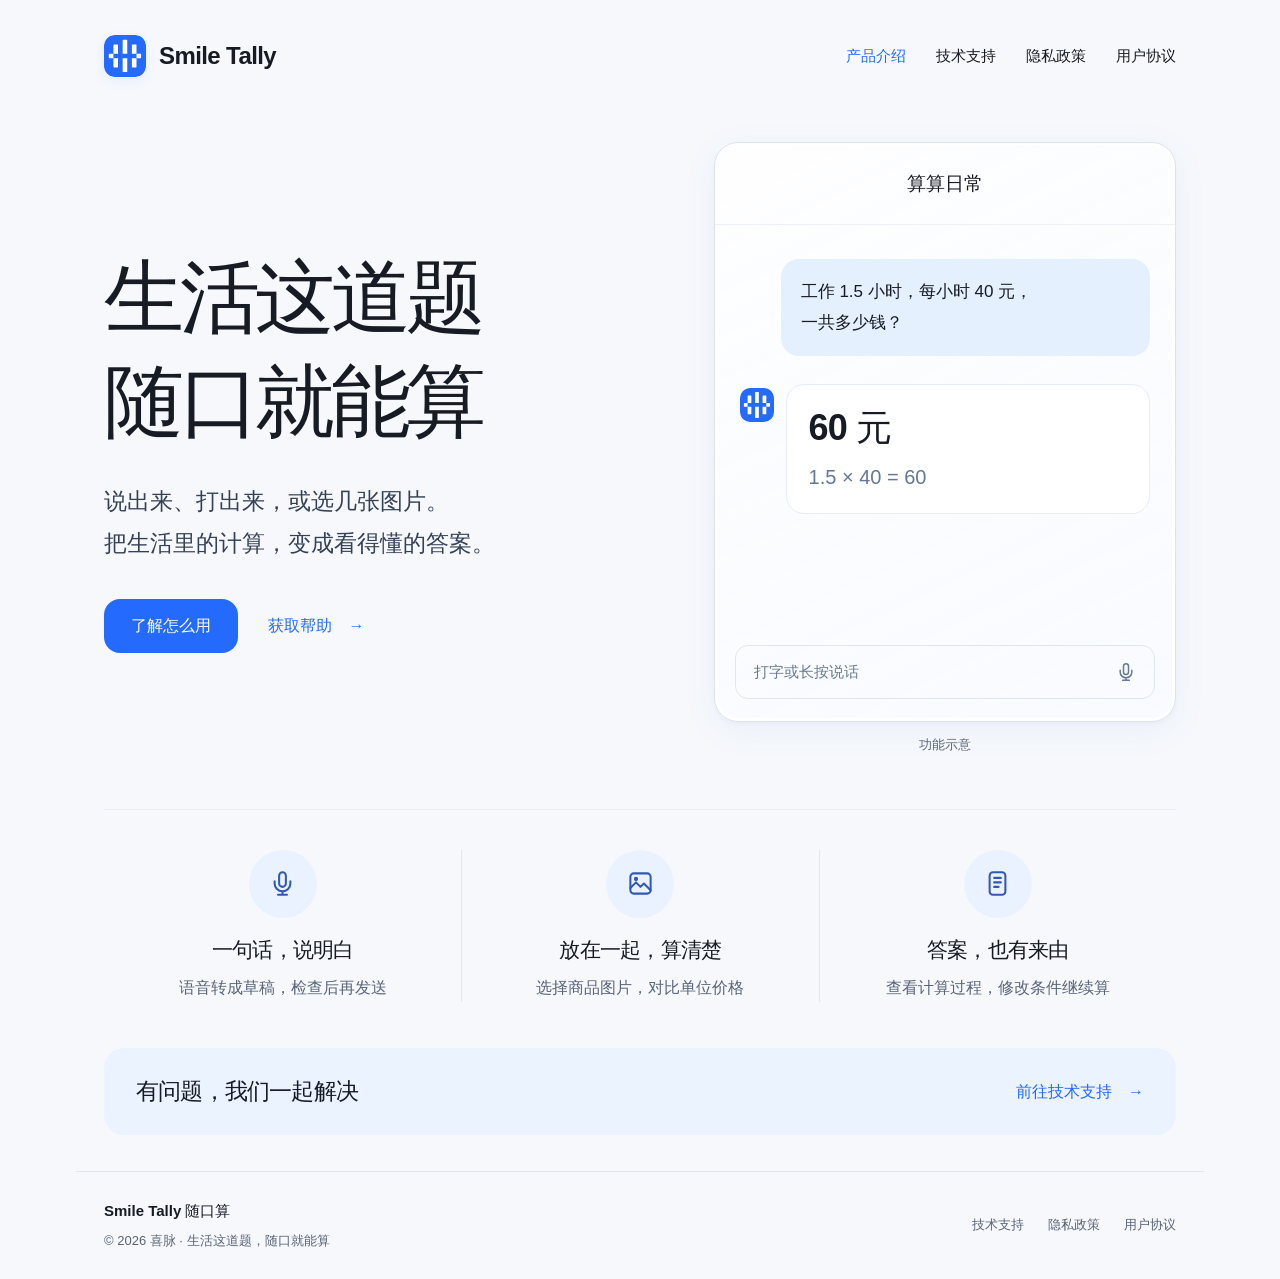
==== index.html @ 7ab28317 "feat: publish Smile Tally website and support policies" ====
<!doctype html>
<html lang="zh-CN">
<head>
<meta charset="utf-8">
<meta name="viewport" content="width=device-width,initial-scale=1">
<meta name="description" content="Smile Tally 随口算是一款 iPhone 日常计算助手。用文字、语音草稿或商品图片描述问题，查看计算过程，修改条件继续算。">
<meta name="theme-color" content="#f6f8fc">
<meta name="referrer" content="strict-origin-when-cross-origin">
<meta property="og:type" content="website">
<meta property="og:locale" content="zh_CN">
<meta property="og:site_name" content="Smile Tally 随口算">
<meta property="og:title" content="Smile Tally 随口算 · 生活这道题，随口就能算">
<meta property="og:description" content="Smile Tally 随口算是一款 iPhone 日常计算助手。用文字、语音草稿或商品图片描述问题，查看计算过程，修改条件继续算。">
<meta property="og:url" content="https://tanhuoo.github.io/SmileTally/">
<title>Smile Tally 随口算 · 生活这道题，随口就能算</title>
<link rel="canonical" href="https://tanhuoo.github.io/SmileTally/">
<link rel="icon" type="image/svg+xml" href="./assets/logo.svg">
<link rel="stylesheet" href="./assets/style.css">
</head>
<body>
<a class="skip" href="#main">跳到正文</a>
<header class="site-header wrap">
<a class="brand" href="./" aria-label="Smile Tally 随口算首页"><img src="./assets/logo.svg" width="42" height="42" alt=""><span>Smile Tally</span></a>
<nav class="site-nav" aria-label="主导航"><a href="./" aria-current="page">产品介绍</a><a href="./support/">技术支持</a><a href="./privacy/">隐私政策</a><a href="./terms/">用户协议</a></nav>
</header>
<main id="main" class="wrap">
<section class="hero" aria-labelledby="hero-title">
<div class="hero-copy"><h1 id="hero-title">生活这道题<br>随口就能算</h1>
<p>说出来、打出来，或选几张图片。<br>把生活里的计算，变成看得懂的答案。</p>
<div class="actions"><a class="button" href="#features">了解怎么用</a><a class="text-link" href="support/">获取帮助 <span aria-hidden="true">→</span></a></div></div>
<figure class="demo" aria-label="工时计算功能示意，并非在线计算器">
<div class="chat"><div class="chat-title">算算日常</div><div class="chat-body"><p class="question">工作 1.5 小时，每小时 40 元，<br>一共多少钱？</p><div class="answer-row"><img src="assets/logo.svg" width="34" height="34" alt=""><div class="answer"><strong>60 元</strong><p>1.5 × 40 = 60</p></div></div></div><div class="demo-input" aria-hidden="true"><span>打字或长按说话</span><svg viewBox="0 0 24 24" fill="none" stroke="currentColor" stroke-width="1.8" stroke-linecap="round" stroke-linejoin="round" aria-hidden="true"><rect x="9" y="2" width="6" height="13" rx="3"/><path d="M5 10v2a7 7 0 0 0 14 0v-2M12 19v3m-4 0h8"/></svg></div></div><figcaption>功能示意</figcaption></figure>
</section>
<section id="features" class="features" aria-label="功能介绍">
<div class="feature"><div class="feature-icon"><svg viewBox="0 0 24 24" fill="none" stroke="currentColor" stroke-width="1.8" stroke-linecap="round" stroke-linejoin="round" aria-hidden="true"><rect x="9" y="2" width="6" height="13" rx="3"/><path d="M5 10v2a7 7 0 0 0 14 0v-2M12 19v3m-4 0h8"/></svg></div><h2 style="font-size:21px;margin-bottom:10px">一句话，说明白</h2><p>语音转成草稿，检查后再发送</p></div>
<div class="feature"><div class="feature-icon"><svg viewBox="0 0 24 24" fill="none" stroke="currentColor" stroke-width="1.8" stroke-linecap="round" stroke-linejoin="round" aria-hidden="true"><rect x="3" y="3" width="18" height="18" rx="3"/><circle cx="8" cy="8" r="1"/><path d="m3 16 5-5 4 4 3-3 6 6"/></svg></div><h2 style="font-size:21px;margin-bottom:10px">放在一起，算清楚</h2><p>选择商品图片，对比单位价格</p></div>
<div class="feature"><div class="feature-icon"><svg viewBox="0 0 24 24" fill="none" stroke="currentColor" stroke-width="1.8" stroke-linecap="round" stroke-linejoin="round" aria-hidden="true"><rect x="5" y="2" width="14" height="20" rx="3"/><path d="M9 7h6M9 11h6M9 15h4"/></svg></div><h2 style="font-size:21px;margin-bottom:10px">答案，也有来由</h2><p>查看计算过程，修改条件继续算</p></div>
</section>
<section class="help-band" aria-label="获得帮助"><h2>有问题，我们一起解决</h2><a class="text-link" href="support/">前往技术支持 <span aria-hidden="true">→</span></a></section>
</main>
<footer class="site-footer wrap"><div><div class="footer-brand">Smile Tally 随口算</div><div>© 2026 喜脉 · 生活这道题，随口就能算</div></div><nav class="footer-nav" aria-label="页脚导航"><a href="./support/">技术支持</a><a href="./privacy/">隐私政策</a><a href="./terms/">用户协议</a></nav></footer>
</body>
</html>
---- assets/style.css ----
:root{color-scheme:light;--bg:#f6f8fc;--text:#171b24;--muted:#596579;--blue:#246bfd;--line:#e0e7f1;--surface:#fff;--radius:22px;font-family:-apple-system,BlinkMacSystemFont,"Segoe UI","PingFang SC","Hiragino Sans GB","Microsoft YaHei",sans-serif;color:var(--text);background:var(--bg);font-synthesis:none;text-rendering:optimizeLegibility}
*{box-sizing:border-box}html{scroll-behavior:smooth;scroll-padding-top:30px}body{margin:0;font-size:16px;line-height:1.75}a{color:var(--blue);text-decoration:none;text-underline-offset:5px}a:hover{text-decoration:underline}a:focus-visible,summary:focus-visible{outline:3px solid var(--blue);outline-offset:6px;border-radius:4px}p{margin:0 0 1em}h1,h2,h3{line-height:1.35;letter-spacing:-.035em}h1,h2,h3,p{overflow-wrap:break-word}h1{font-size:clamp(40px,5.5vw,64px);margin:0 0 20px;line-height:1.25}h2{font-size:28px;margin:0 0 18px}h3{font-size:21px;margin:0 0 10px}img{max-width:100%;display:block}.wrap{max-width:1128px;padding:0 28px;margin:auto}.skip{position:absolute;top:-100px;left:16px;padding:10px 18px;background:white;z-index:10}.skip:focus{top:10px}.site-header{display:flex;align-items:center;justify-content:space-between;gap:28px;min-height:112px}.brand{display:flex;align-items:center;gap:13px;color:var(--text);font-size:24px;font-weight:750;letter-spacing:-.6px;white-space:nowrap}.brand:hover{text-decoration:none}.brand img{width:42px;height:42px;box-shadow:0 4px 12px #246bfd13;border-radius:11px}.site-nav{display:flex;gap:30px;font-size:15px;font-weight:550}.site-nav a{color:var(--text);padding:10px 0}.site-nav a[aria-current=page]{color:var(--blue)}.hero{display:grid;grid-template-columns:1.18fr 1fr;gap:64px;align-items:center;padding-top:30px;padding-bottom:52px}.hero h1{font-size:clamp(46px,6.7vw,80px);font-weight:800;line-height:1.3;letter-spacing:-.055em;margin:0 0 26px}.hero-copy>p{font-size:23px;line-height:1.85;color:#344156;max-width:510px}.actions{display:flex;align-items:center;flex-wrap:wrap;gap:30px;margin-top:34px}.button{display:inline-flex;align-items:center;justify-content:center;min-height:54px;padding:12px 27px;border-radius:16px;background:var(--blue);color:white;font-weight:650;transition:background .18s,transform .18s}.button:hover{background:#1353d5;text-decoration:none;transform:translateY(-1px)}.text-link{font-weight:650}.text-link span{padding-left:12px}.demo{margin:0}.chat{min-height:580px;border:1px solid #dce4f0;box-shadow:0 8px 35px #3868b910,0 2px 3px #21375c08,inset 0 0 0 3px #fff;background:linear-gradient(155deg,#ffffffed,#f8fbffdb);border-radius:24px;display:flex;flex-direction:column;overflow:hidden}.chat-title{text-align:center;font-size:19px;font-weight:650;border-bottom:1px solid #edf1f7;padding:24px}.chat-body{padding:34px 25px;flex:1}.question{max-width:90%;margin:0 0 28px auto;padding:18px 20px;border-radius:18px;background:#e5f0ff;font-size:17px;line-height:1.8}.answer-row{display:flex;align-items:flex-start;gap:12px}.answer-row img{width:34px;height:34px;border-radius:10px;margin-top:4px}.answer{flex:1;background:white;border:1px solid #e6edf6;padding:18px 22px;border-radius:18px}.answer strong{font-size:36px;line-height:1.4;font-weight:650;letter-spacing:-1px}.answer p{margin:6px 0 0;font-size:20px;color:#647793}.demo-input{margin:0 20px 22px;padding:13px 18px;border:1px solid #dfe6f1;border-radius:13px;color:#697991;font-size:15px;display:flex;justify-content:space-between;align-items:center;gap:14px}.demo-input svg{width:20px;height:20px}.demo figcaption{text-align:center;color:var(--muted);font-size:13px;margin-top:12px}.features{display:grid;grid-template-columns:repeat(3,1fr);padding:40px 0 46px;border-top:1px solid #e8edf5}.feature{text-align:center;padding:0 24px}.feature+.feature{border-left:1px solid var(--line)}.feature p{color:var(--muted);font-size:16px;margin:0}.feature-icon{width:68px;height:68px;border-radius:50%;display:grid;place-items:center;background:#eaf2ff;color:#3159b1;margin:0 auto 18px}.feature-icon svg{width:27px;height:27px}.help-band{border-radius:20px;background:#eaf3ff;padding:28px 32px;display:flex;align-items:center;justify-content:space-between;gap:24px;margin-bottom:36px}.help-band h2{font-size:23px;margin:0}.site-footer{border-top:1px solid var(--line);padding-top:26px;padding-bottom:26px;display:flex;justify-content:space-between;gap:28px;align-items:center;font-size:13px;color:var(--muted)}.footer-brand{font-weight:650;color:var(--text);font-size:15px;margin-bottom:6px}.footer-nav{display:flex;gap:24px;flex-wrap:wrap}.footer-nav a{color:var(--muted)}.page-intro{padding:54px 0 40px;max-width:800px}.page-intro>p{font-size:19px;color:var(--muted);max-width:670px}.updated{font-size:13px!important;color:var(--muted);margin-top:20px}.support-top{display:grid;grid-template-columns:1fr 1fr;gap:48px;align-items:start;padding-bottom:42px}.contact-card{background:white;border:1px solid var(--line);border-radius:24px;padding:30px}.contact-card h2{font-size:24px}.contact-card dl{margin:0}.contact-card dl>div{display:grid;grid-template-columns:70px 1fr;gap:15px;padding:12px 0;border-bottom:1px solid #edf1f6}.contact-card dt{color:var(--muted)}.contact-card dd{margin:0;font-weight:550;overflow-wrap:anywhere}.contact-card .button{margin-top:22px}.support-notes{padding:8px 0}.support-notes p{color:var(--muted)}.faq{max-width:860px;margin-bottom:64px}.faq>h2{margin-bottom:20px}.faq details{border-top:1px solid var(--line);padding:19px 0}.faq details:last-child{border-bottom:1px solid var(--line)}.faq summary{font-size:18px;font-weight:600;cursor:pointer;list-style:none;display:flex;justify-content:space-between;gap:20px}.faq summary::-webkit-details-marker{display:none}.faq summary:after{content:'+';color:var(--blue);font-size:24px;line-height:1.25;font-weight:400}.faq details[open] summary:after{content:'−'}.faq details p{margin:16px 30px 2px 0;color:var(--muted)}.legal-layout{display:grid;grid-template-columns:190px minmax(0,760px);gap:60px;padding-bottom:68px}.toc{align-self:start;position:sticky;top:30px;border-left:1px solid var(--line);padding-left:20px;font-size:14px}.toc p{font-weight:650;margin:0 0 10px}.toc a{display:block;color:var(--muted);padding:5px 0}.article{min-width:0}.article section+section{margin-top:40px}.article h2{font-size:24px;margin-bottom:15px}.article h3{font-size:18px;margin-top:22px;letter-spacing:0}.article p,.article li{color:#455166}.article ul,.article ol{padding-left:22px}.article li+li{margin-top:9px}.article strong{color:var(--text);font-weight:650}.article a{text-decoration:underline}.notice{border-left:3px solid var(--blue);padding:18px 22px;background:#edf4ff;border-radius:0 14px 14px 0;margin-bottom:32px}.notice p{margin:0}.data-list{display:grid;gap:16px;margin-top:20px}.data-row{padding:18px 0;border-bottom:1px solid var(--line)}.data-row h3{margin:0 0 8px}.data-row p:last-child{margin:0}.empty-page{min-height:65vh;padding:80px 0}.empty-page p{color:var(--muted);font-size:19px}
@media(min-width:1450px){.hero{padding-top:55px;padding-bottom:65px}}
@media(max-width:850px){.site-nav{gap:18px}.hero{gap:30px}.hero h1{font-size:48px}.hero-copy>p{font-size:18px}.chat{min-height:465px}.chat-body{padding:24px 18px}.question{font-size:15px;max-width:100%}.answer{padding:16px}.legal-layout{grid-template-columns:155px minmax(0,1fr);gap:32px}.feature{padding:0 16px}.feature h3{font-size:19px}.feature p{font-size:14px}.site-footer{align-items:flex-start}.footer-nav{gap:14px}}
@media(max-width:650px){.wrap{padding-left:22px;padding-right:22px}.site-header{align-items:flex-start;flex-direction:column;justify-content:center;gap:12px;padding-top:22px;padding-bottom:18px}.brand{font-size:22px}.brand img{width:36px;height:36px}.site-nav{width:100%;justify-content:space-between;gap:8px;font-size:14px}.site-nav a{padding:8px 0}.hero{grid-template-columns:1fr;gap:34px;padding-top:32px;padding-bottom:30px}.hero h1{font-size:clamp(39px,10.7vw,58px);margin-bottom:20px}.hero-copy>p{font-size:17px;line-height:1.9}.actions{margin-top:26px;gap:24px}.button{min-height:50px;padding:11px 23px;font-size:15px}.chat{min-height:385px;max-width:440px;margin:auto}.chat-title{padding:19px}.chat-body{padding:23px}.question{max-width:90%;font-size:16px;margin-bottom:22px}.answer strong{font-size:32px}.answer p{font-size:18px}.demo-input{margin-top:10px}.features{grid-template-columns:1fr;padding:6px 0 28px}.feature{display:grid;grid-template-columns:52px 1fr;column-gap:18px;text-align:left;padding:24px 0}.feature+.feature{border-left:0;border-top:1px solid var(--line)}.feature-icon{grid-row:1/3;width:50px;height:50px;margin:0;align-self:center}.feature h3{font-size:20px;margin:0 0 5px}.feature p{font-size:15px}.help-band{align-items:flex-start;flex-direction:column;gap:15px;padding:26px 24px;margin-bottom:28px}.help-band h2{font-size:21px}.site-footer{flex-direction:column;gap:16px}.footer-nav{gap:22px;font-size:13px}.page-intro{padding:36px 0 22px}.page-intro h1{font-size:40px}.page-intro>p{font-size:17px}.support-top{grid-template-columns:1fr;gap:24px}.contact-card{padding:24px}.legal-layout{grid-template-columns:1fr;gap:30px;padding-bottom:45px}.toc{position:static;display:flex;flex-wrap:wrap;gap:5px 20px;font-size:13px}.toc p{width:100%;margin-bottom:0}.toc a{padding:2px 0}.article h2{font-size:22px}.article{font-size:15px;line-height:1.9}.faq summary{font-size:17px}.faq details p{font-size:15px}.notice{padding:16px 18px}}
@media(prefers-reduced-motion:reduce){html{scroll-behavior:auto}.button{transition:none}.button:hover{transform:none}}
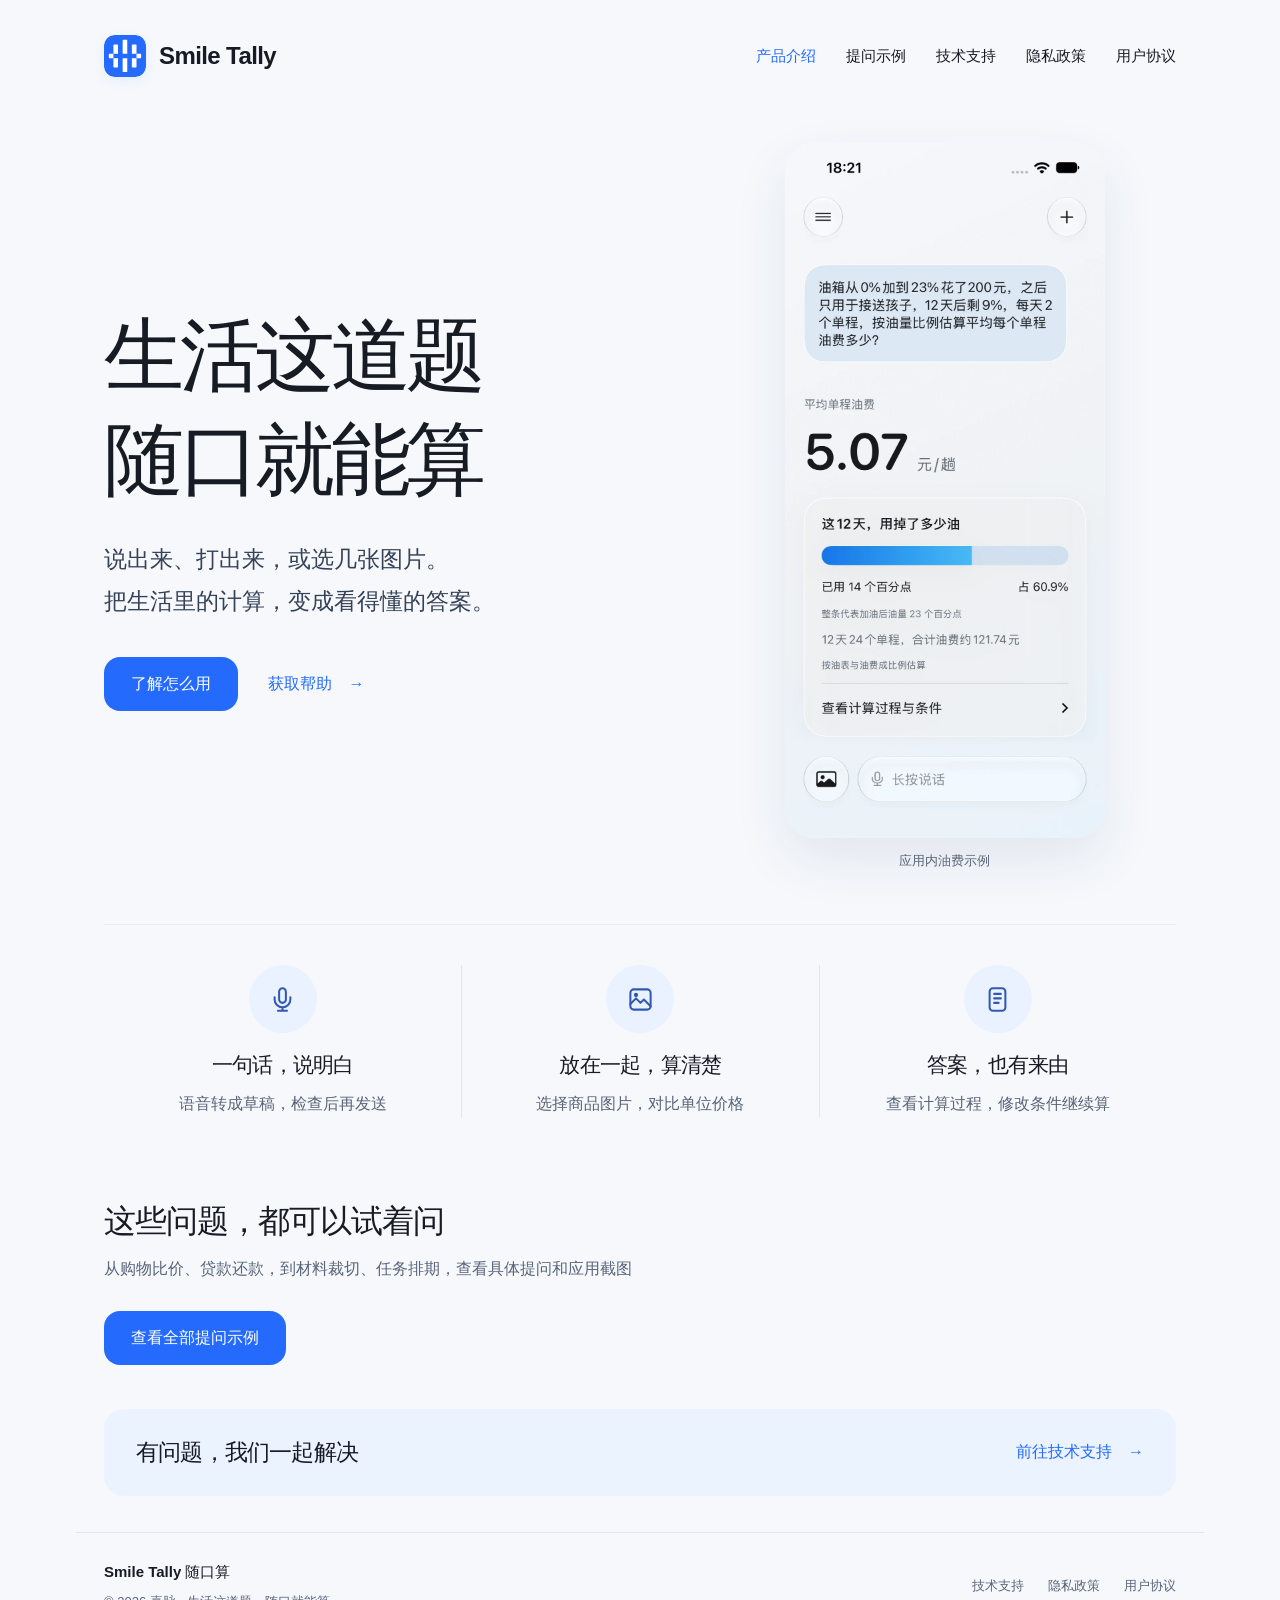
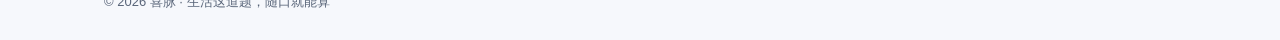
==== commit cfb02bcd: "Show 91 native calculation question and answer examples" ====
--- a/index.html
+++ b/index.html
@@ -21,21 +21,21 @@
 <a class="skip" href="#main">跳到正文</a>
 <header class="site-header wrap">
 <a class="brand" href="./" aria-label="Smile Tally 随口算首页"><img src="./assets/logo.svg" width="42" height="42" alt=""><span>Smile Tally</span></a>
-<nav class="site-nav" aria-label="主导航"><a href="./" aria-current="page">产品介绍</a><a href="./support/">技术支持</a><a href="./privacy/">隐私政策</a><a href="./terms/">用户协议</a></nav>
+<nav class="site-nav" aria-label="主导航"><a href="./" aria-current="page">产品介绍</a><a href="./scenarios/">提问示例</a><a href="./support/">技术支持</a><a href="./privacy/">隐私政策</a><a href="./terms/">用户协议</a></nav>
 </header>
 <main id="main" class="wrap">
 <section class="hero" aria-labelledby="hero-title">
 <div class="hero-copy"><h1 id="hero-title">生活这道题<br>随口就能算</h1>
 <p>说出来、打出来，或选几张图片。<br>把生活里的计算，变成看得懂的答案。</p>
 <div class="actions"><a class="button" href="#features">了解怎么用</a><a class="text-link" href="support/">获取帮助 <span aria-hidden="true">→</span></a></div></div>
-<figure class="demo" aria-label="工时计算功能示意，并非在线计算器">
-<div class="chat"><div class="chat-title">算算日常</div><div class="chat-body"><p class="question">工作 1.5 小时，每小时 40 元，<br>一共多少钱？</p><div class="answer-row"><img src="assets/logo.svg" width="34" height="34" alt=""><div class="answer"><strong>60 元</strong><p>1.5 × 40 = 60</p></div></div></div><div class="demo-input" aria-hidden="true"><span>打字或长按说话</span><svg viewBox="0 0 24 24" fill="none" stroke="currentColor" stroke-width="1.8" stroke-linecap="round" stroke-linejoin="round" aria-hidden="true"><rect x="9" y="2" width="6" height="13" rx="3"/><path d="M5 10v2a7 7 0 0 0 14 0v-2M12 19v3m-4 0h8"/></svg></div></div><figcaption>功能示意</figcaption></figure>
+<figure class="demo"><a class="home-shot-link" href="./scenarios/"><img class="home-native-shot" src="./assets/scenarios/oil-question-answer-sample.webp" width="960" height="2087" alt="实际应用截图：接送孩子的平均单程油费5.07元"></a><figcaption>应用内油费示例</figcaption></figure>
 </section>
 <section id="features" class="features" aria-label="功能介绍">
 <div class="feature"><div class="feature-icon"><svg viewBox="0 0 24 24" fill="none" stroke="currentColor" stroke-width="1.8" stroke-linecap="round" stroke-linejoin="round" aria-hidden="true"><rect x="9" y="2" width="6" height="13" rx="3"/><path d="M5 10v2a7 7 0 0 0 14 0v-2M12 19v3m-4 0h8"/></svg></div><h2 style="font-size:21px;margin-bottom:10px">一句话，说明白</h2><p>语音转成草稿，检查后再发送</p></div>
 <div class="feature"><div class="feature-icon"><svg viewBox="0 0 24 24" fill="none" stroke="currentColor" stroke-width="1.8" stroke-linecap="round" stroke-linejoin="round" aria-hidden="true"><rect x="3" y="3" width="18" height="18" rx="3"/><circle cx="8" cy="8" r="1"/><path d="m3 16 5-5 4 4 3-3 6 6"/></svg></div><h2 style="font-size:21px;margin-bottom:10px">放在一起，算清楚</h2><p>选择商品图片，对比单位价格</p></div>
 <div class="feature"><div class="feature-icon"><svg viewBox="0 0 24 24" fill="none" stroke="currentColor" stroke-width="1.8" stroke-linecap="round" stroke-linejoin="round" aria-hidden="true"><rect x="5" y="2" width="14" height="20" rx="3"/><path d="M9 7h6M9 11h6M9 15h4"/></svg></div><h2 style="font-size:21px;margin-bottom:10px">答案，也有来由</h2><p>查看计算过程，修改条件继续算</p></div>
 </section>
+<section class="home-gallery"><h2>这些问题，都可以试着问</h2><p>从购物比价、贷款还款，到材料裁切、任务排期，查看具体提问和应用截图</p><a class="button" href="./scenarios/">查看全部提问示例</a></section>
 <section class="help-band" aria-label="获得帮助"><h2>有问题，我们一起解决</h2><a class="text-link" href="support/">前往技术支持 <span aria-hidden="true">→</span></a></section>
 </main>
 <footer class="site-footer wrap"><div><div class="footer-brand">Smile Tally 随口算</div><div>© 2026 喜脉 · 生活这道题，随口就能算</div></div><nav class="footer-nav" aria-label="页脚导航"><a href="./support/">技术支持</a><a href="./privacy/">隐私政策</a><a href="./terms/">用户协议</a></nav></footer>
--- a/assets/style.css
+++ b/assets/style.css
@@ -4,3 +4,5 @@
 @media(max-width:850px){.site-nav{gap:18px}.hero{gap:30px}.hero h1{font-size:48px}.hero-copy>p{font-size:18px}.chat{min-height:465px}.chat-body{padding:24px 18px}.question{font-size:15px;max-width:100%}.answer{padding:16px}.legal-layout{grid-template-columns:155px minmax(0,1fr);gap:32px}.feature{padding:0 16px}.feature h3{font-size:19px}.feature p{font-size:14px}.site-footer{align-items:flex-start}.footer-nav{gap:14px}}
 @media(max-width:650px){.wrap{padding-left:22px;padding-right:22px}.site-header{align-items:flex-start;flex-direction:column;justify-content:center;gap:12px;padding-top:22px;padding-bottom:18px}.brand{font-size:22px}.brand img{width:36px;height:36px}.site-nav{width:100%;justify-content:space-between;gap:8px;font-size:14px}.site-nav a{padding:8px 0}.hero{grid-template-columns:1fr;gap:34px;padding-top:32px;padding-bottom:30px}.hero h1{font-size:clamp(39px,10.7vw,58px);margin-bottom:20px}.hero-copy>p{font-size:17px;line-height:1.9}.actions{margin-top:26px;gap:24px}.button{min-height:50px;padding:11px 23px;font-size:15px}.chat{min-height:385px;max-width:440px;margin:auto}.chat-title{padding:19px}.chat-body{padding:23px}.question{max-width:90%;font-size:16px;margin-bottom:22px}.answer strong{font-size:32px}.answer p{font-size:18px}.demo-input{margin-top:10px}.features{grid-template-columns:1fr;padding:6px 0 28px}.feature{display:grid;grid-template-columns:52px 1fr;column-gap:18px;text-align:left;padding:24px 0}.feature+.feature{border-left:0;border-top:1px solid var(--line)}.feature-icon{grid-row:1/3;width:50px;height:50px;margin:0;align-self:center}.feature h3{font-size:20px;margin:0 0 5px}.feature p{font-size:15px}.help-band{align-items:flex-start;flex-direction:column;gap:15px;padding:26px 24px;margin-bottom:28px}.help-band h2{font-size:21px}.site-footer{flex-direction:column;gap:16px}.footer-nav{gap:22px;font-size:13px}.page-intro{padding:36px 0 22px}.page-intro h1{font-size:40px}.page-intro>p{font-size:17px}.support-top{grid-template-columns:1fr;gap:24px}.contact-card{padding:24px}.legal-layout{grid-template-columns:1fr;gap:30px;padding-bottom:45px}.toc{position:static;display:flex;flex-wrap:wrap;gap:5px 20px;font-size:13px}.toc p{width:100%;margin-bottom:0}.toc a{padding:2px 0}.article h2{font-size:22px}.article{font-size:15px;line-height:1.9}.faq summary{font-size:17px}.faq details p{font-size:15px}.notice{padding:16px 18px}}
 @media(prefers-reduced-motion:reduce){html{scroll-behavior:auto}.button{transition:none}.button:hover{transform:none}}
+
+.gallery-kicker{font-size:14px!important;color:var(--blue)!important;font-weight:650}.gallery-intro{max-width:900px}.gallery-intro h1{font-size:clamp(38px,5vw,60px)}.gallery-note{font-size:15px!important;line-height:1.9}.gallery-categories{display:flex;gap:10px;flex-wrap:wrap;margin:0 0 42px}.gallery-categories a{padding:10px 14px;border:1px solid var(--line);border-radius:99px;background:white;font-size:14px}.gallery-categories span{color:var(--muted);margin-left:5px}.gallery-section{margin-bottom:64px;scroll-margin-top:24px}.gallery-section>h2{font-size:28px}.gallery-section>h2 span{font-size:14px;color:var(--muted);font-weight:400;margin-left:12px}.gallery-grid{display:grid;grid-template-columns:repeat(3,minmax(0,1fr));gap:24px;align-items:start}.gallery-card{min-width:0;background:white;border:1px solid var(--line);border-radius:24px;padding:20px;overflow:hidden}.gallery-card h3{font-size:21px;margin:0 0 16px;line-height:1.5}.gallery-question{font-size:15px;line-height:1.8;margin:0 0 16px;overflow-wrap:anywhere}.gallery-question span{display:block;font-size:12px;color:var(--muted);margin-bottom:6px}.gallery-answer{font-size:16px;font-weight:650;white-space:pre-line;color:var(--blue);margin-bottom:18px;overflow-wrap:anywhere}.gallery-image{display:block}.gallery-image img,.gallery-detail img{display:block;width:100%;height:auto;border-radius:16px;border:1px solid var(--line)}.gallery-detail{border-top:1px solid var(--line);padding-top:14px;margin-top:14px;font-size:14px}.gallery-detail summary{cursor:pointer;color:var(--blue);padding:4px 0}.gallery-detail pre{font:inherit;white-space:pre-wrap;overflow-wrap:anywhere;line-height:1.8;color:var(--muted);margin-top:12px}.gallery-detail img{margin-top:14px}.home-gallery{padding:36px 0 44px}.home-gallery h2{font-size:32px;margin-bottom:12px}.home-gallery p{color:var(--muted)}.home-native-shot{display:block;width:100%;max-width:320px;height:auto;margin:auto;border-radius:30px;box-shadow:0 22px 54px #223d6717}.home-shot-link{display:block}.home-gallery .button{margin-top:12px}@media(max-width:1000px){.gallery-grid{grid-template-columns:repeat(2,minmax(0,1fr))}}@media(max-width:650px){.gallery-grid{grid-template-columns:1fr;gap:22px}.gallery-card{padding:20px}.gallery-section>h2{font-size:24px}.gallery-categories{gap:8px;margin-bottom:30px}.gallery-categories a{font-size:13px;padding:9px 12px}.gallery-card h3{font-size:22px}.home-gallery h2{font-size:28px}.home-native-shot{max-width:290px}}
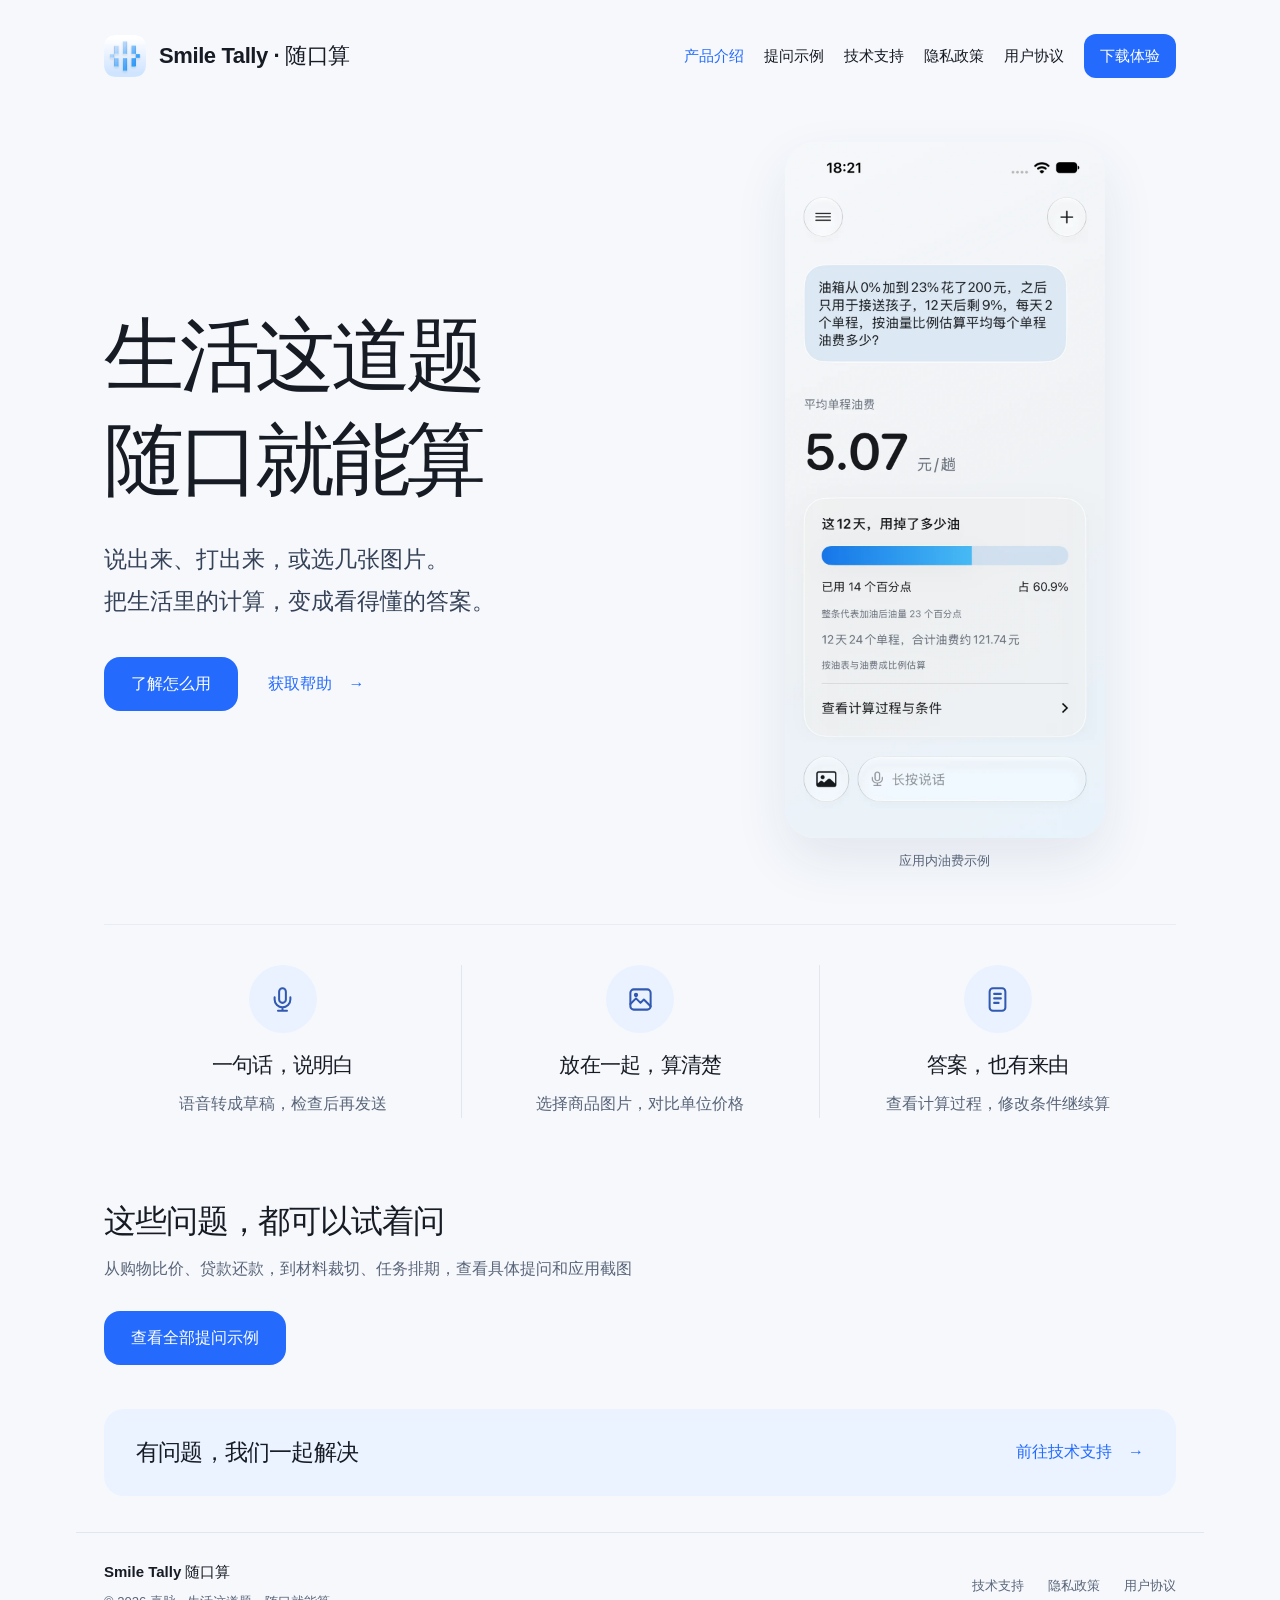
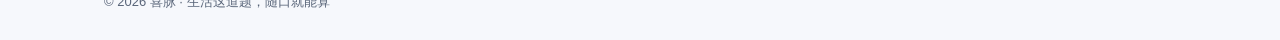
==== commit e7251753: "Update brand, download link and scenario hero artwork" ====
--- a/index.html
+++ b/index.html
@@ -14,14 +14,14 @@
 <meta property="og:url" content="https://tanhuoo.github.io/SmileTally/">
 <title>Smile Tally 随口算 · 生活这道题，随口就能算</title>
 <link rel="canonical" href="https://tanhuoo.github.io/SmileTally/">
-<link rel="icon" type="image/svg+xml" href="./assets/logo.svg">
+<link rel="icon" type="image/png" href="./assets/logo.png">
 <link rel="stylesheet" href="./assets/style.css">
 </head>
 <body>
 <a class="skip" href="#main">跳到正文</a>
 <header class="site-header wrap">
-<a class="brand" href="./" aria-label="Smile Tally 随口算首页"><img src="./assets/logo.svg" width="42" height="42" alt=""><span>Smile Tally</span></a>
-<nav class="site-nav" aria-label="主导航"><a href="./" aria-current="page">产品介绍</a><a href="./scenarios/">提问示例</a><a href="./support/">技术支持</a><a href="./privacy/">隐私政策</a><a href="./terms/">用户协议</a></nav>
+<a class="brand" href="./" aria-label="Smile Tally 随口算首页"><img src="./assets/logo.png" width="42" height="42" alt=""><span>Smile Tally · 随口算</span></a>
+<nav class="site-nav" aria-label="主导航"><a href="./" aria-current="page">产品介绍</a><a href="./scenarios/">提问示例</a><a href="./support/">技术支持</a><a href="./privacy/">隐私政策</a><a href="./terms/">用户协议</a><a class="nav-download" href="https://apps.apple.com/cn/app/smile-tally-%E9%9A%8F%E5%8F%A3%E7%AE%97-%E7%94%9F%E6%B4%BB%E8%AE%A1%E7%AE%97%E5%99%A8-%E5%95%86%E5%93%81%E6%AF%94%E4%BB%B7%E5%AF%B9%E6%AF%94/id6814696933">下载体验</a></nav>
 </header>
 <main id="main" class="wrap">
 <section class="hero" aria-labelledby="hero-title">
--- a/assets/style.css
+++ b/assets/style.css
@@ -6,3 +6,7 @@
 @media(prefers-reduced-motion:reduce){html{scroll-behavior:auto}.button{transition:none}.button:hover{transform:none}}
 
 .gallery-kicker{font-size:14px!important;color:var(--blue)!important;font-weight:650}.gallery-intro{max-width:900px}.gallery-intro h1{font-size:clamp(38px,5vw,60px)}.gallery-note{font-size:15px!important;line-height:1.9}.gallery-categories{display:flex;gap:10px;flex-wrap:wrap;margin:0 0 42px}.gallery-categories a{padding:10px 14px;border:1px solid var(--line);border-radius:99px;background:white;font-size:14px}.gallery-categories span{color:var(--muted);margin-left:5px}.gallery-section{margin-bottom:64px;scroll-margin-top:24px}.gallery-section>h2{font-size:28px}.gallery-section>h2 span{font-size:14px;color:var(--muted);font-weight:400;margin-left:12px}.gallery-grid{display:grid;grid-template-columns:repeat(3,minmax(0,1fr));gap:24px;align-items:start}.gallery-card{min-width:0;background:white;border:1px solid var(--line);border-radius:24px;padding:20px;overflow:hidden}.gallery-card h3{font-size:21px;margin:0 0 16px;line-height:1.5}.gallery-question{font-size:15px;line-height:1.8;margin:0 0 16px;overflow-wrap:anywhere}.gallery-question span{display:block;font-size:12px;color:var(--muted);margin-bottom:6px}.gallery-answer{font-size:16px;font-weight:650;white-space:pre-line;color:var(--blue);margin-bottom:18px;overflow-wrap:anywhere}.gallery-image{display:block}.gallery-image img,.gallery-detail img{display:block;width:100%;height:auto;border-radius:16px;border:1px solid var(--line)}.gallery-detail{border-top:1px solid var(--line);padding-top:14px;margin-top:14px;font-size:14px}.gallery-detail summary{cursor:pointer;color:var(--blue);padding:4px 0}.gallery-detail pre{font:inherit;white-space:pre-wrap;overflow-wrap:anywhere;line-height:1.8;color:var(--muted);margin-top:12px}.gallery-detail img{margin-top:14px}.home-gallery{padding:36px 0 44px}.home-gallery h2{font-size:32px;margin-bottom:12px}.home-gallery p{color:var(--muted)}.home-native-shot{display:block;width:100%;max-width:320px;height:auto;margin:auto;border-radius:30px;box-shadow:0 22px 54px #223d6717}.home-shot-link{display:block}.home-gallery .button{margin-top:12px}@media(max-width:1000px){.gallery-grid{grid-template-columns:repeat(2,minmax(0,1fr))}}@media(max-width:650px){.gallery-grid{grid-template-columns:1fr;gap:22px}.gallery-card{padding:20px}.gallery-section>h2{font-size:24px}.gallery-categories{gap:8px;margin-bottom:30px}.gallery-categories a{font-size:13px;padding:9px 12px}.gallery-card h3{font-size:22px}.home-gallery h2{font-size:28px}.home-native-shot{max-width:290px}}
+
+.gallery-grid{--gallery-columns:3}.gallery-grid.is-masonry{display:block;position:relative}.gallery-grid.is-masonry>.gallery-card{position:absolute;box-sizing:border-box}@media(max-width:1000px){.gallery-grid{--gallery-columns:2}}@media(max-width:650px){.gallery-grid{--gallery-columns:1}}
+.gallery-toolbar{display:flex;align-items:center;justify-content:space-between;gap:24px;padding:24px 28px;margin:0 0 28px;background:#fff;border:1px solid var(--line);border-radius:24px}.gallery-toolbar-title{display:flex;align-items:center;flex-wrap:wrap;gap:12px 18px}.gallery-toolbar h2{font-size:28px;margin:0}.gallery-toolbar-title>span{font-size:14px;color:var(--muted)}.gallery-switch{display:flex;align-items:center;gap:12px;position:relative;cursor:pointer;white-space:nowrap;font-size:15px}.gallery-switch input{position:absolute;inset:0;opacity:0;cursor:pointer;width:100%;height:100%;margin:0}.gallery-switch-track{width:46px;height:28px;border-radius:99px;background:#bcc6d5;position:relative;pointer-events:none}.gallery-switch-track::after{content:"";position:absolute;width:22px;height:22px;left:3px;top:3px;border-radius:50%;background:white;box-shadow:0 1px 4px #0002;transition:transform .15s}.gallery-switch input:checked+.gallery-switch-track{background:var(--blue)}.gallery-switch input:checked+.gallery-switch-track::after{transform:translateX(18px)}.gallery-switch input:focus-visible+.gallery-switch-track{outline:3px solid var(--blue);outline-offset:4px}.gallery-switch input:disabled+.gallery-switch-track{opacity:.5}.gallery-grid[hidden],.gallery-section[hidden],.gallery-categories[hidden]{display:none}.gallery-all{margin-bottom:64px}@media(max-width:650px){.gallery-toolbar{padding:20px;gap:16px;align-items:flex-start}.gallery-toolbar-title{gap:8px 12px}.gallery-toolbar h2{font-size:24px;width:100%}.gallery-toolbar-title>span{font-size:12px}.gallery-switch{gap:8px;font-size:14px;padding-top:4px}}@media(prefers-reduced-motion:reduce){.gallery-switch-track::after{transition:none}}
+.site-header{flex-wrap:wrap;gap:16px 24px;padding-top:20px;padding-bottom:20px}.brand{font-size:22px;letter-spacing:-.4px}.site-nav{align-items:center;flex-wrap:wrap;gap:20px}.site-nav .nav-download{padding:9px 16px;border-radius:12px;background:var(--blue);color:white;white-space:nowrap}.site-nav .nav-download:hover{background:#1353d5;text-decoration:none}.gallery-intro{max-width:none;display:grid;grid-template-columns:minmax(0,1.35fr) minmax(0,1fr);gap:32px;align-items:center;padding-top:30px;padding-bottom:30px}.gallery-intro-copy>p{font-size:21px;color:var(--muted)}.gallery-intro h1{font-size:clamp(38px,4.1vw,60px)}.gallery-hero-phone{width:100%;height:auto;max-height:510px;object-fit:contain;justify-self:end}.brand img{box-shadow:none}@media(max-width:1000px){.site-nav{gap:14px;font-size:14px}.gallery-intro{gap:20px}.gallery-intro h1{font-size:42px}.gallery-intro-copy>p{font-size:18px}}@media(max-width:650px){.site-nav{justify-content:flex-start;gap:6px 16px;font-size:13px}.site-nav .nav-download{padding:7px 12px}.gallery-intro{grid-template-columns:1fr;padding-top:28px;gap:4px}.gallery-intro h1{font-size:40px}.gallery-hero-phone{max-width:300px;max-height:370px;justify-self:center}.gallery-intro-copy>p{font-size:17px}.brand{font-size:21px}.gallery-note{font-size:14px!important}}
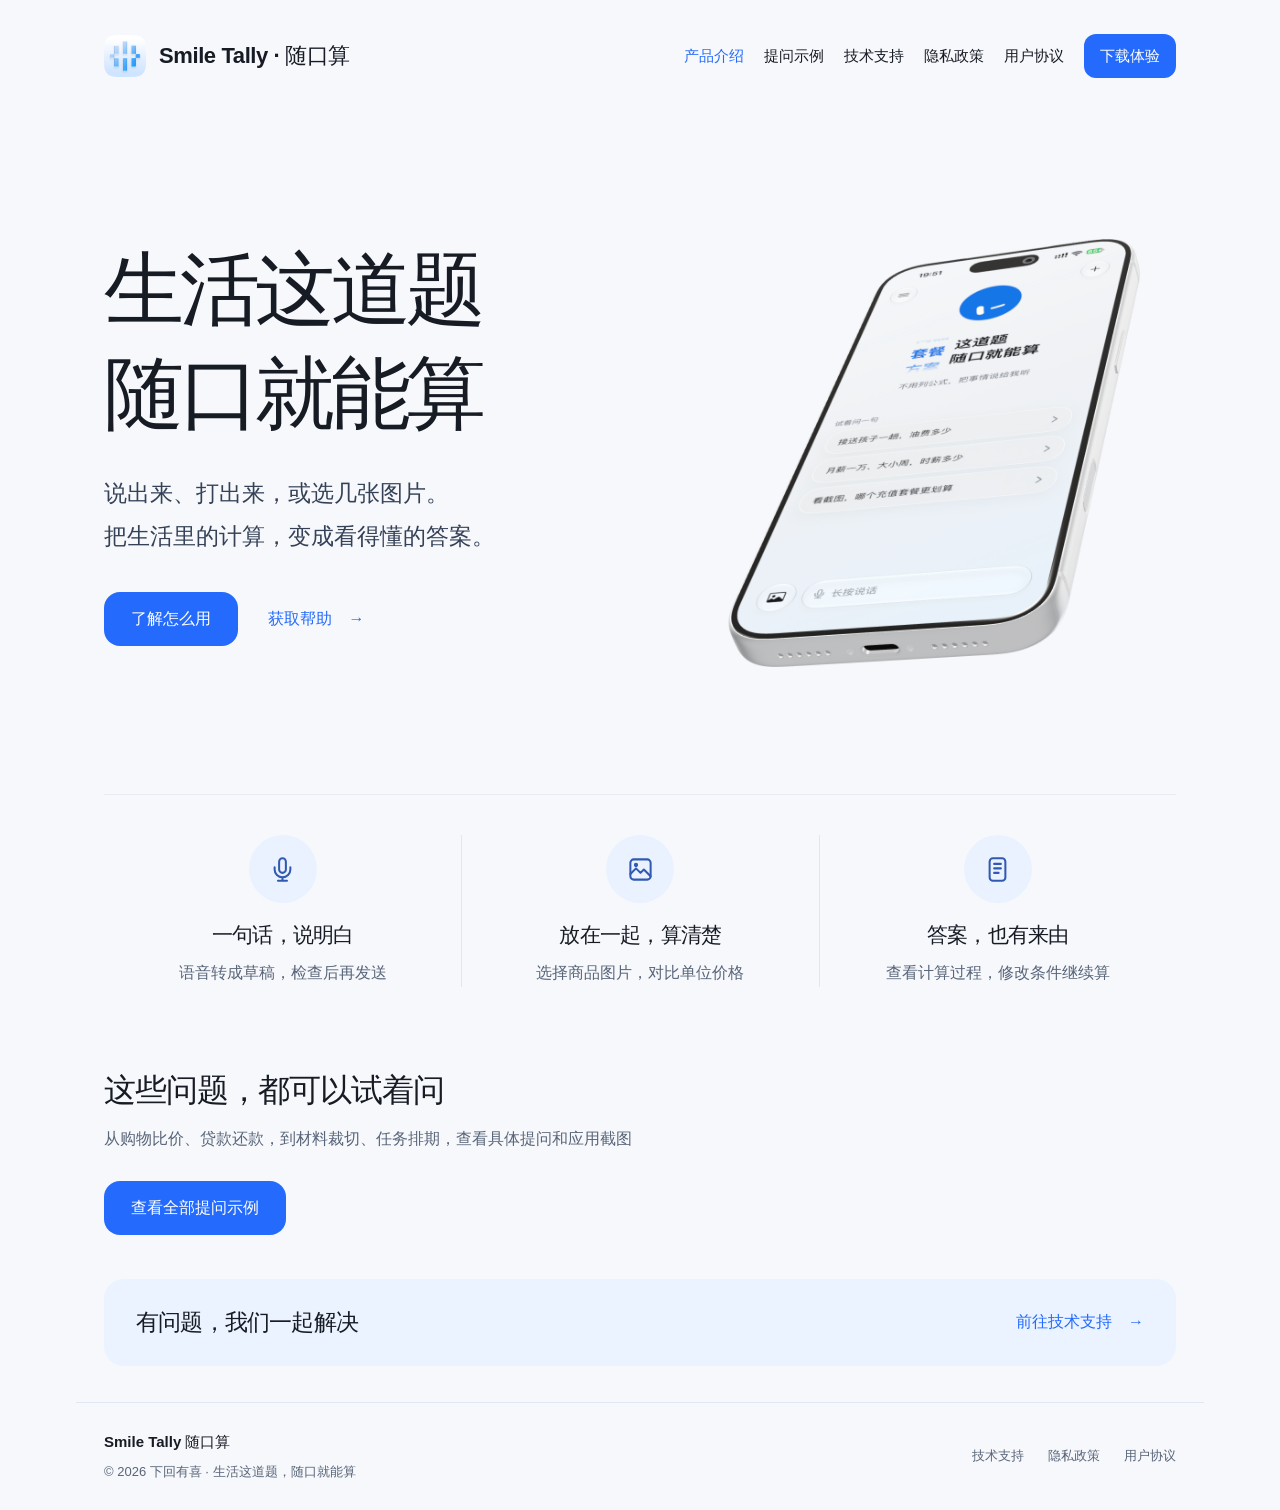
==== commit e9c91d73: "Float phone artwork and refine support layout and copyright" ====
--- a/index.html
+++ b/index.html
@@ -28,7 +28,7 @@
 <div class="hero-copy"><h1 id="hero-title">生活这道题<br>随口就能算</h1>
 <p>说出来、打出来，或选几张图片。<br>把生活里的计算，变成看得懂的答案。</p>
 <div class="actions"><a class="button" href="#features">了解怎么用</a><a class="text-link" href="support/">获取帮助 <span aria-hidden="true">→</span></a></div></div>
-<figure class="demo"><a class="home-shot-link" href="./scenarios/"><img class="home-native-shot" src="./assets/scenarios/oil-question-answer-sample.webp" width="960" height="2087" alt="实际应用截图：接送孩子的平均单程油费5.07元"></a><figcaption>应用内油费示例</figcaption></figure>
+<figure class="demo"><img class="home-model-phone phone-float" src="./assets/hero-iphone.png" width="984" height="1312" alt="随口算 iPhone 界面：生活这道题，随口就能算"></figure>
 </section>
 <section id="features" class="features" aria-label="功能介绍">
 <div class="feature"><div class="feature-icon"><svg viewBox="0 0 24 24" fill="none" stroke="currentColor" stroke-width="1.8" stroke-linecap="round" stroke-linejoin="round" aria-hidden="true"><rect x="9" y="2" width="6" height="13" rx="3"/><path d="M5 10v2a7 7 0 0 0 14 0v-2M12 19v3m-4 0h8"/></svg></div><h2 style="font-size:21px;margin-bottom:10px">一句话，说明白</h2><p>语音转成草稿，检查后再发送</p></div>
@@ -38,6 +38,6 @@
 <section class="home-gallery"><h2>这些问题，都可以试着问</h2><p>从购物比价、贷款还款，到材料裁切、任务排期，查看具体提问和应用截图</p><a class="button" href="./scenarios/">查看全部提问示例</a></section>
 <section class="help-band" aria-label="获得帮助"><h2>有问题，我们一起解决</h2><a class="text-link" href="support/">前往技术支持 <span aria-hidden="true">→</span></a></section>
 </main>
-<footer class="site-footer wrap"><div><div class="footer-brand">Smile Tally 随口算</div><div>© 2026 喜脉 · 生活这道题，随口就能算</div></div><nav class="footer-nav" aria-label="页脚导航"><a href="./support/">技术支持</a><a href="./privacy/">隐私政策</a><a href="./terms/">用户协议</a></nav></footer>
+<footer class="site-footer wrap"><div><div class="footer-brand">Smile Tally 随口算</div><div>© 2026 下回有喜 · 生活这道题，随口就能算</div></div><nav class="footer-nav" aria-label="页脚导航"><a href="./support/">技术支持</a><a href="./privacy/">隐私政策</a><a href="./terms/">用户协议</a></nav></footer>
 </body>
 </html>
--- a/assets/style.css
+++ b/assets/style.css
@@ -10,3 +10,5 @@
 .gallery-grid{--gallery-columns:3}.gallery-grid.is-masonry{display:block;position:relative}.gallery-grid.is-masonry>.gallery-card{position:absolute;box-sizing:border-box}@media(max-width:1000px){.gallery-grid{--gallery-columns:2}}@media(max-width:650px){.gallery-grid{--gallery-columns:1}}
 .gallery-toolbar{display:flex;align-items:center;justify-content:space-between;gap:24px;padding:24px 28px;margin:0 0 28px;background:#fff;border:1px solid var(--line);border-radius:24px}.gallery-toolbar-title{display:flex;align-items:center;flex-wrap:wrap;gap:12px 18px}.gallery-toolbar h2{font-size:28px;margin:0}.gallery-toolbar-title>span{font-size:14px;color:var(--muted)}.gallery-switch{display:flex;align-items:center;gap:12px;position:relative;cursor:pointer;white-space:nowrap;font-size:15px}.gallery-switch input{position:absolute;inset:0;opacity:0;cursor:pointer;width:100%;height:100%;margin:0}.gallery-switch-track{width:46px;height:28px;border-radius:99px;background:#bcc6d5;position:relative;pointer-events:none}.gallery-switch-track::after{content:"";position:absolute;width:22px;height:22px;left:3px;top:3px;border-radius:50%;background:white;box-shadow:0 1px 4px #0002;transition:transform .15s}.gallery-switch input:checked+.gallery-switch-track{background:var(--blue)}.gallery-switch input:checked+.gallery-switch-track::after{transform:translateX(18px)}.gallery-switch input:focus-visible+.gallery-switch-track{outline:3px solid var(--blue);outline-offset:4px}.gallery-switch input:disabled+.gallery-switch-track{opacity:.5}.gallery-grid[hidden],.gallery-section[hidden],.gallery-categories[hidden]{display:none}.gallery-all{margin-bottom:64px}@media(max-width:650px){.gallery-toolbar{padding:20px;gap:16px;align-items:flex-start}.gallery-toolbar-title{gap:8px 12px}.gallery-toolbar h2{font-size:24px;width:100%}.gallery-toolbar-title>span{font-size:12px}.gallery-switch{gap:8px;font-size:14px;padding-top:4px}}@media(prefers-reduced-motion:reduce){.gallery-switch-track::after{transition:none}}
 .site-header{flex-wrap:wrap;gap:16px 24px;padding-top:20px;padding-bottom:20px}.brand{font-size:22px;letter-spacing:-.4px}.site-nav{align-items:center;flex-wrap:wrap;gap:20px}.site-nav .nav-download{padding:9px 16px;border-radius:12px;background:var(--blue);color:white;white-space:nowrap}.site-nav .nav-download:hover{background:#1353d5;text-decoration:none}.gallery-intro{max-width:none;display:grid;grid-template-columns:minmax(0,1.35fr) minmax(0,1fr);gap:32px;align-items:center;padding-top:30px;padding-bottom:30px}.gallery-intro-copy>p{font-size:21px;color:var(--muted)}.gallery-intro h1{font-size:clamp(38px,4.1vw,60px)}.gallery-hero-phone{width:100%;height:auto;max-height:510px;object-fit:contain;justify-self:end}.brand img{box-shadow:none}@media(max-width:1000px){.site-nav{gap:14px;font-size:14px}.gallery-intro{gap:20px}.gallery-intro h1{font-size:42px}.gallery-intro-copy>p{font-size:18px}}@media(max-width:650px){.site-nav{justify-content:flex-start;gap:6px 16px;font-size:13px}.site-nav .nav-download{padding:7px 12px}.gallery-intro{grid-template-columns:1fr;padding-top:28px;gap:4px}.gallery-intro h1{font-size:40px}.gallery-hero-phone{max-width:300px;max-height:370px;justify-self:center}.gallery-intro-copy>p{font-size:17px}.brand{font-size:21px}.gallery-note{font-size:14px!important}}
+
+.home-model-phone{display:block;width:100%;height:auto;max-height:600px;object-fit:contain;margin:auto}.phone-float{animation:phone-float 6s ease-in-out infinite;transform-origin:center}@keyframes phone-float{0%,100%{transform:translateY(0)}50%{transform:translateY(-10px)}}.faq{max-width:none;width:100%}.faq summary{align-items:flex-start}.faq summary::after{flex:0 0 18px;text-align:right}@media(max-width:650px){.home-model-phone{max-width:340px;max-height:440px}}@media(prefers-reduced-motion:reduce){.phone-float{animation:none;transform:none}}
